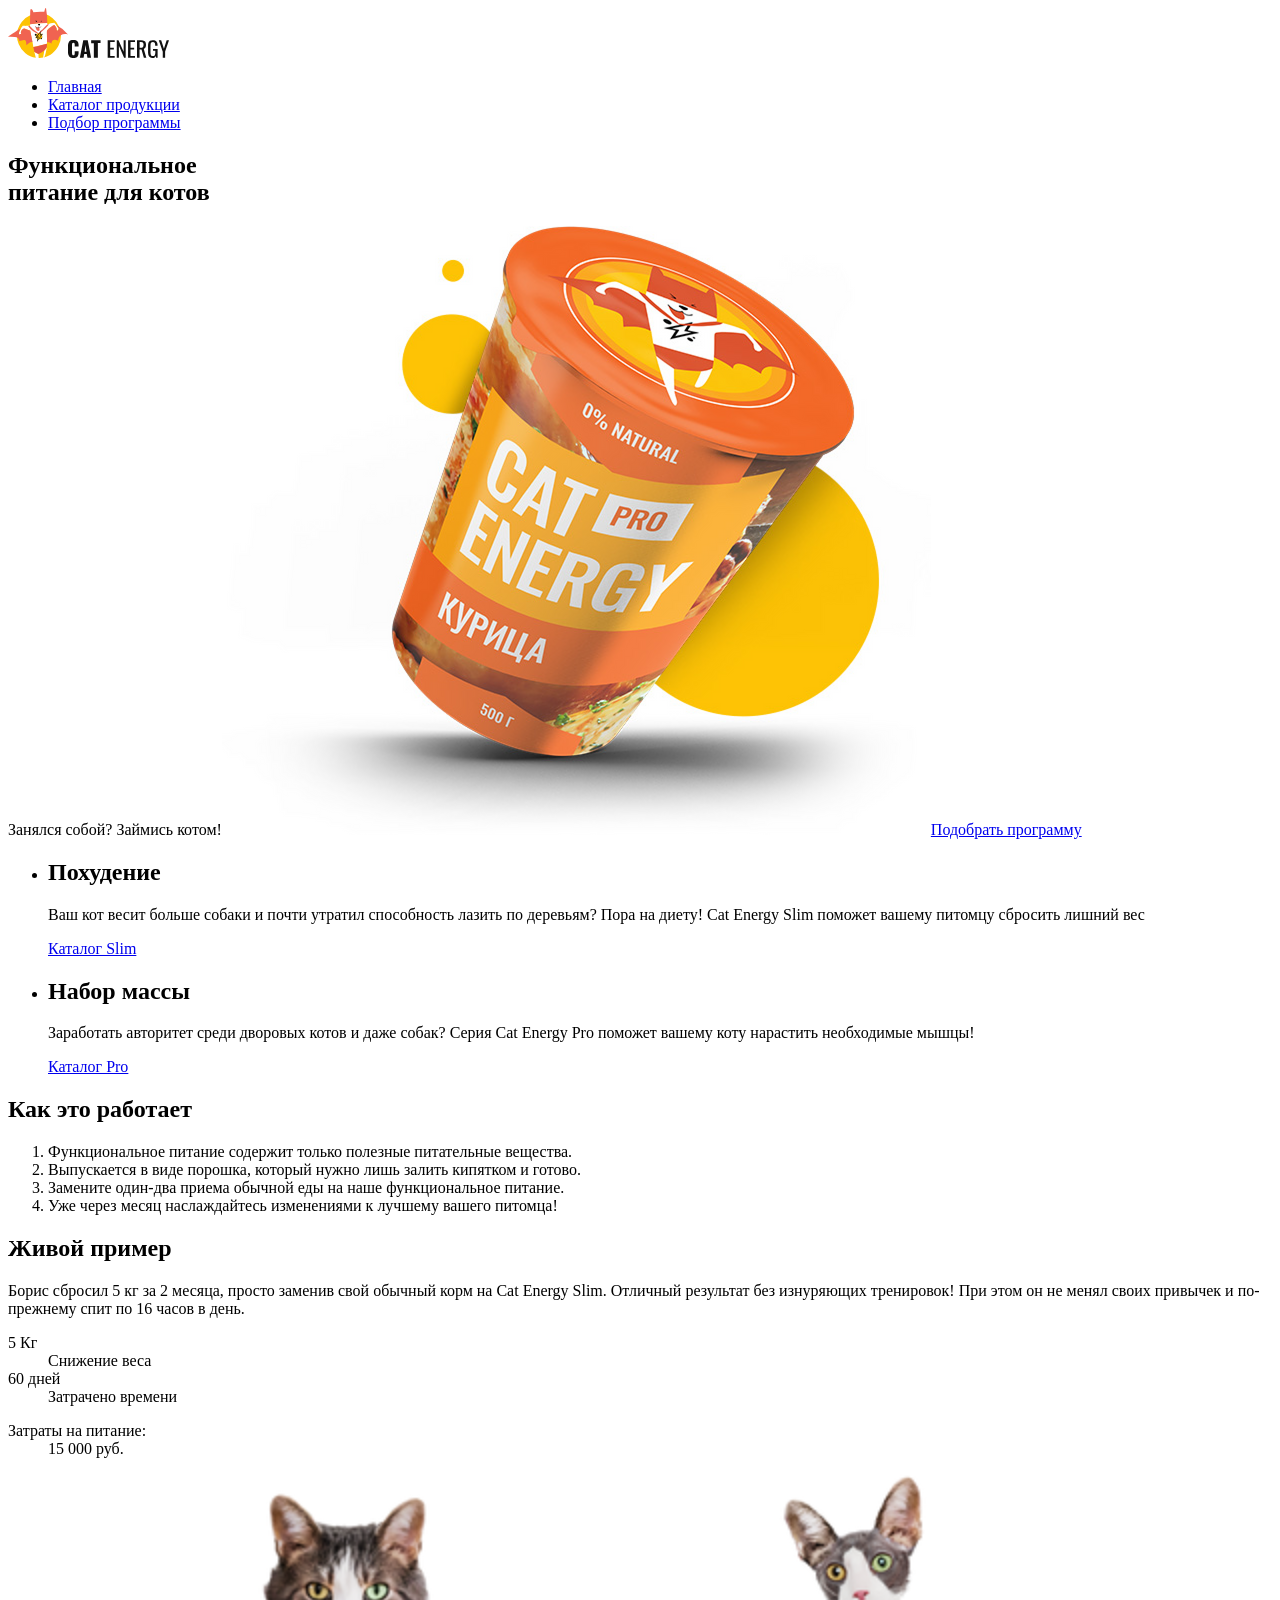
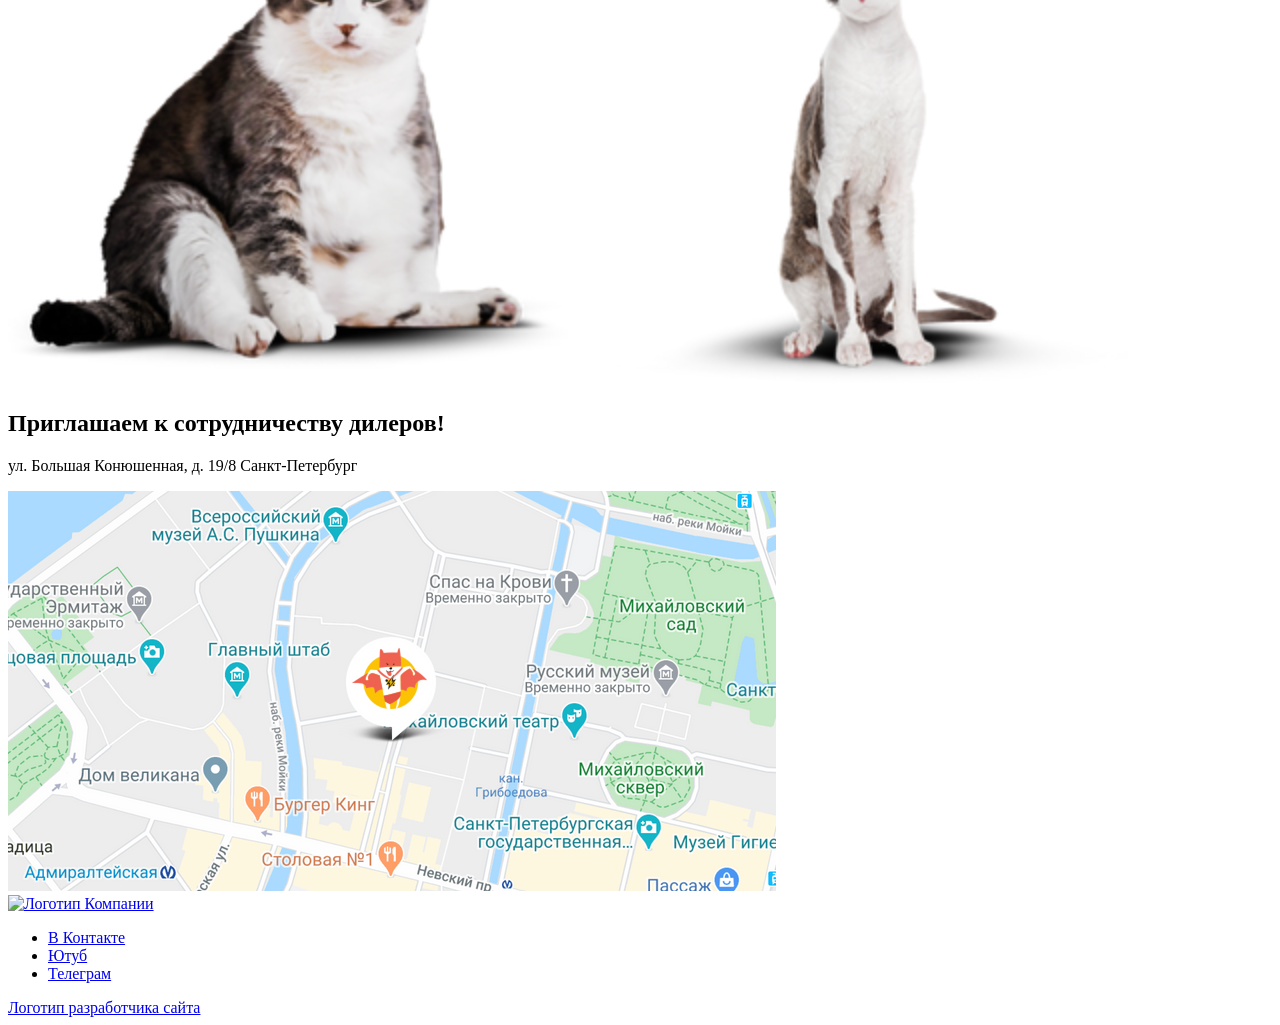
==== 13/index.html @ a1ade088 "Deploying to gh-pages from @ atmosferazima/2488315-cat-energy-31@db2e06995fc5d41194baad6b5418fa48af2" ====
<!DOCTYPE html><html class="page" lang="ru"><head><meta charset="UTF-8"><title>Название проекта</title><meta name="viewport" content="width=device-width,initial-scale=1"><link rel="stylesheet" href="styles/styles.css"><link rel="icon" href="favicon.ico"><!-- 32×32 --><link rel="icon" href="favicons/icon.svg" type="image/svg+xml"><link rel="apple-touch-icon" href="favicons/apple.png"><!-- 180×180 --><link rel="manifest" href="manifest.webmanifest"><script src="scripts/index.js" defer="defer"></script></head><body class="page__body"><header class="header"><a class="header__logo logo" href="#"><picture><source width="70" height="59" type="image/svg+xml" media="(min-width: 1440px)" srcset="images/logo-image-desktop.svg"><source width="60" height="50" type="image/svg+xml" media="(min-width: 768px)" srcset="images/logo-image-tablet.svg"><img class="logo__image" src="images/logo-image-mobile.svg" width="33" height="38" alt="Логотип Кэт Энерджи"></picture><img class="logo__text" src="images/logo-text-mobile.svg" width="101" height="18" alt="Название Кэт Энерджи"></a><nav class="header__nav nav"><ul class="nav__list"><li class="nav__item"><a class="nav__link nav__link--current" href="#">Главная</a></li><li class="nav__item"><a class="nav__link" href="catalog.html">Каталог продукции</a></li><li class="nav__item"><a class="nav__link" href="#">Подбор программы</a></li></ul></nav></header><main class="main-container"><section class="hero"><h1 class="hero__title">Функциональное<br>питание для котов</h1><span class="hero__text">Занялся собой? Займись котом!</span><picture><source width="552" height="499" type="image/png" media="(min-width: 1440px)" srcset="images/index-product-desktop@1x.png, images/index-product-desktop@2x.png 2x"><source width="709" height="609" type="image/png" media="(min-width: 768px)" srcset="images/index-product-tablet@1x.png, images/index-product-tablet@2x.png 2x"><img class="hero__image" src="images/index-product-mobile@1x.png" srcset="images/index-product-mobile@2x.png 2x" width="280" height="270" alt="Баночка продукта"></picture><a class="hero-button button" href="#">Подобрать программу</a></section><section class="offers"><ul class="offers__list"><li class="offers__item program program--slim"><h2 class="program__title">Похудение</h2><p class="program__text">Ваш кот весит больше собаки и почти утратил способность лазить по деревьям? Пора на диету! Cat Energy Slim поможет вашему питомцу сбросить лишний вес</p><a class="program__catalog" href="#">Каталог Slim</a></li><li class="offers__item program program--pro"><h2 class="program__title">Набор массы</h2><p class="program__text">Заработать авторитет среди дворовых котов и даже собак? Серия Cat Energy Pro поможет вашему коту нарастить необходимые мышцы!</p><a class="program__catalog" href="#">Каталог Pro</a></li></ul></section><section class="advantages"><h2 class="advantages__title">Как это работает</h2><ol class="advantages__list"><li class="advantages__item advantages__item--profit">Функциональное питание содержит только полезные питательные вещества.</li><li class="advantages__item advantages__item--powder">Выпускается в виде порошка, который нужно лишь залить кипятком и готово.</li><li class="advantages__item advantages__item--food">Замените один-два приема обычной еды на наше функциональное питание.</li><li class="advantages__item advantages__item--time">Уже через месяц наслаждайтесь изменениями к лучшему вашего питомца!</li></ol></section><section class="example"><h2 class="example__title">Живой пример</h2><p class="example__text">Борис сбросил 5 кг за 2 месяца, просто заменив свой обычный корм на Cat Energy Slim. Отличный результат без изнуряющих тренировок! При этом он не менял своих привычек и по-прежнему спит по 16 часов в день.</p><div class="example__flex"><dl class="example__list result"><div class="result__item"><dt class="result__key">5 Кг</dt><dd class="result__value">Снижение веса</dd></div><div class="result__item"><dt class="result__key">60 дней</dt><dd class="result__value">Затрачено времени</dd></div></dl><dl class="price"><dt class="price__key">Затраты на питание:</dt><dd class="price__value">15 000 руб.</dd></dl></div><div class="example__compare compare"><picture><source width="560" height="512" type="image/png" media="(min-width: 768px)" srcset="images/cat-before-tablet@1x.png, images/cat-before-tablet@2x.png 2x"><img class="compare__image compare__image--fat" src="images/cat-before-mobile@1x.png" srcset="images/cat-before-mobile@2x.png 2x" width="280" height="256" alt="Котик упитанный"></picture><picture><source width="560" height="512" type="image/png" media="(min-width: 768px)" srcset="images/cat-after-tablet@1x.png, images/cat-after-tablet@2x.png 2x"><img class="compare__image compare__image--slim" src="images/cat-after-mobile@1x.png" srcset="images/cat-after-mobile@2x.png 2x" width="280" height="256" alt="Котик стройный"></picture></div></section><section class="adress"><h2 class="adress__partnership">Приглашаем к сотрудничеству дилеров!</h2><p class="adress__text">ул. Большая Конюшенная, д. 19/8 Санкт-Петербург</p><picture><source width="1440" height="400" type="image/png" media="(min-width: 1440px)" srcset="images/location-desktop@1x.png, images/location-desktop@2x.png 2x"><source width="768" height="400" type="image/png" media="(min-width: 768px)" srcset="images/location-tablet@1x.png, images/location-tablet@2x.png 2x"><img class="map" src="images/location-mobile@1x.png" srcset="images/location-mobile@2x.png 2x" width="320" height="362" alt="Месторасположение на карте"></picture></section></main><footer class="footer"><a class="footer__logo logo" href="#"><img class="logo__text" src="#" width="150" height="150" alt="Логотип Компании"></a><ul class="footer__socials socials"><li class="socials__item"><a class="socials__link socials__link--vk" href="#"><span class="visually-hidden">В Контакте</span></a></li><li class="socials__item"><a class="socials__link socials__link--utube" href="#"><span class="visually-hidden">Ютуб</span></a></li><li class="socials__item"><a class="socials__link socials__link--telegram" href="#"><span class="visually-hidden">Телеграм</span></a></li></ul><a class="footer__academy footer__academy--link" href="#"><span class="visually-hidden">Логотип разработчика сайта</span></a></footer></body></html>
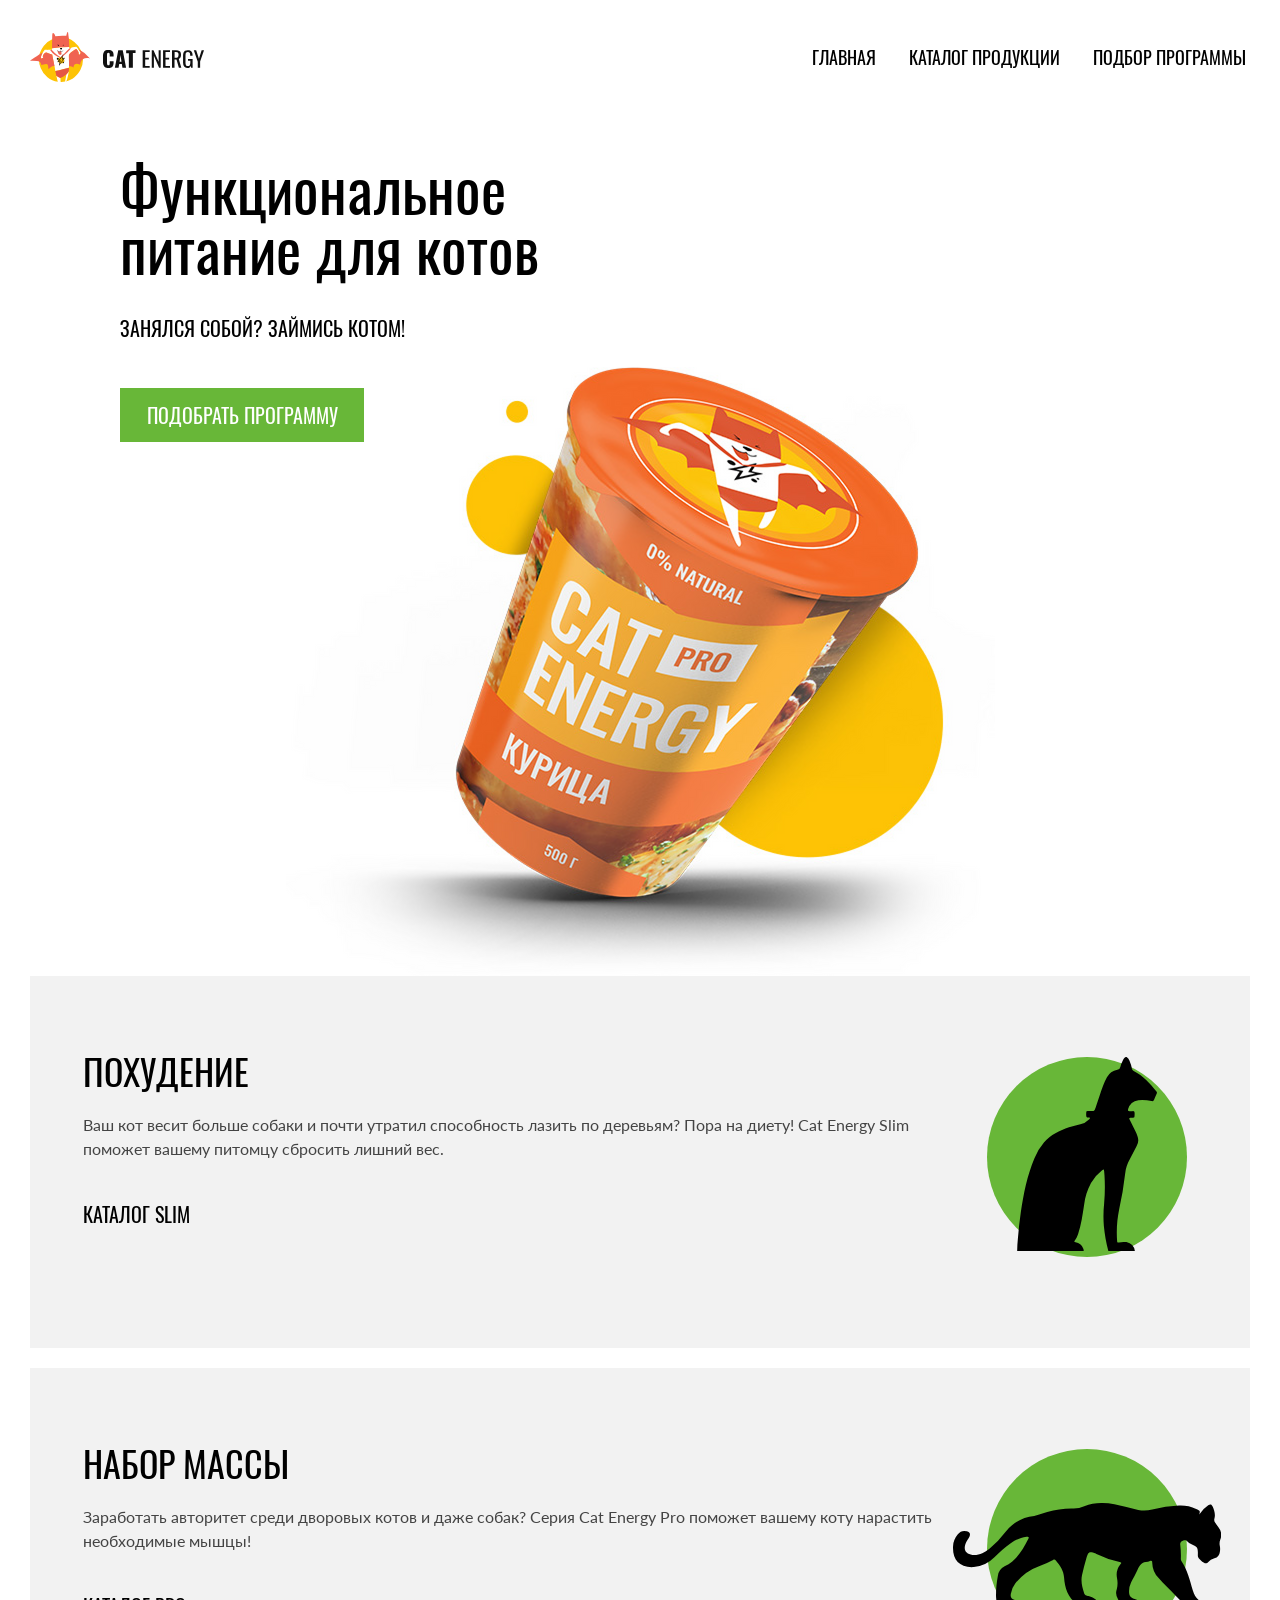
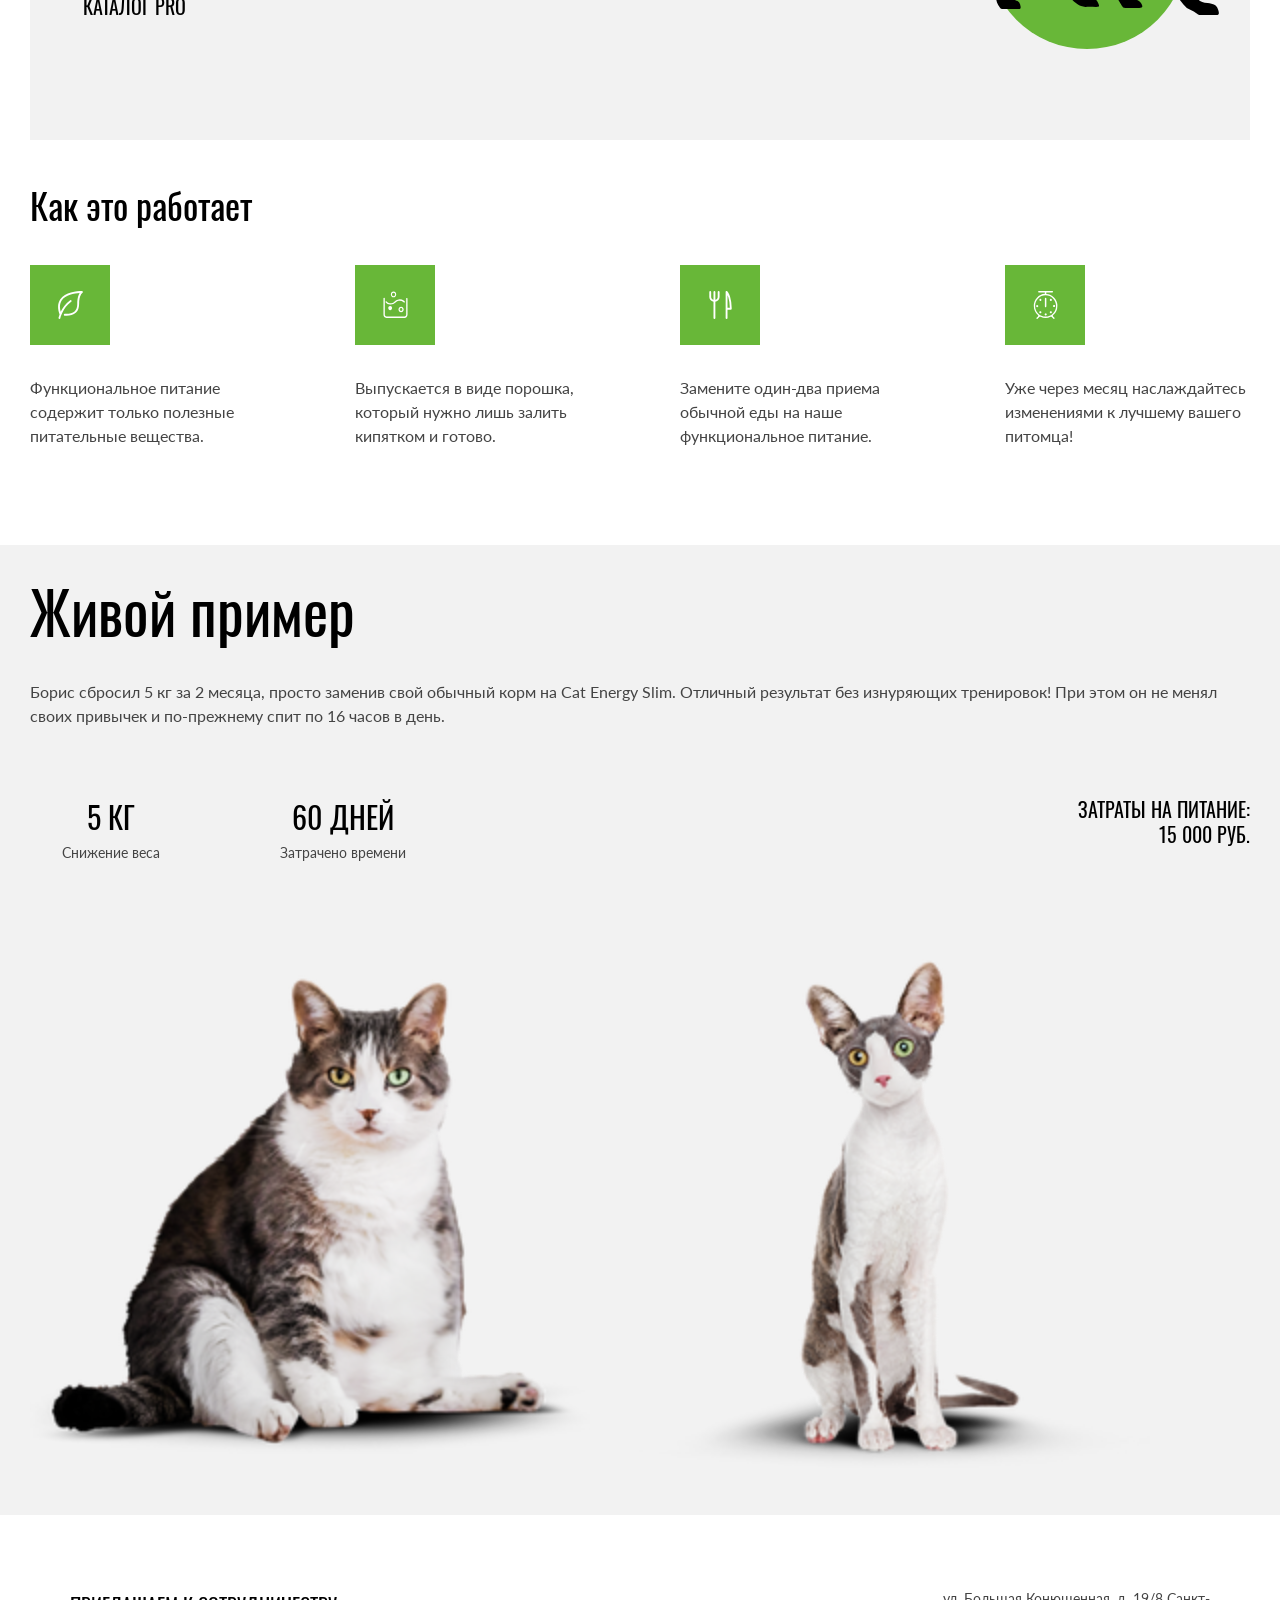
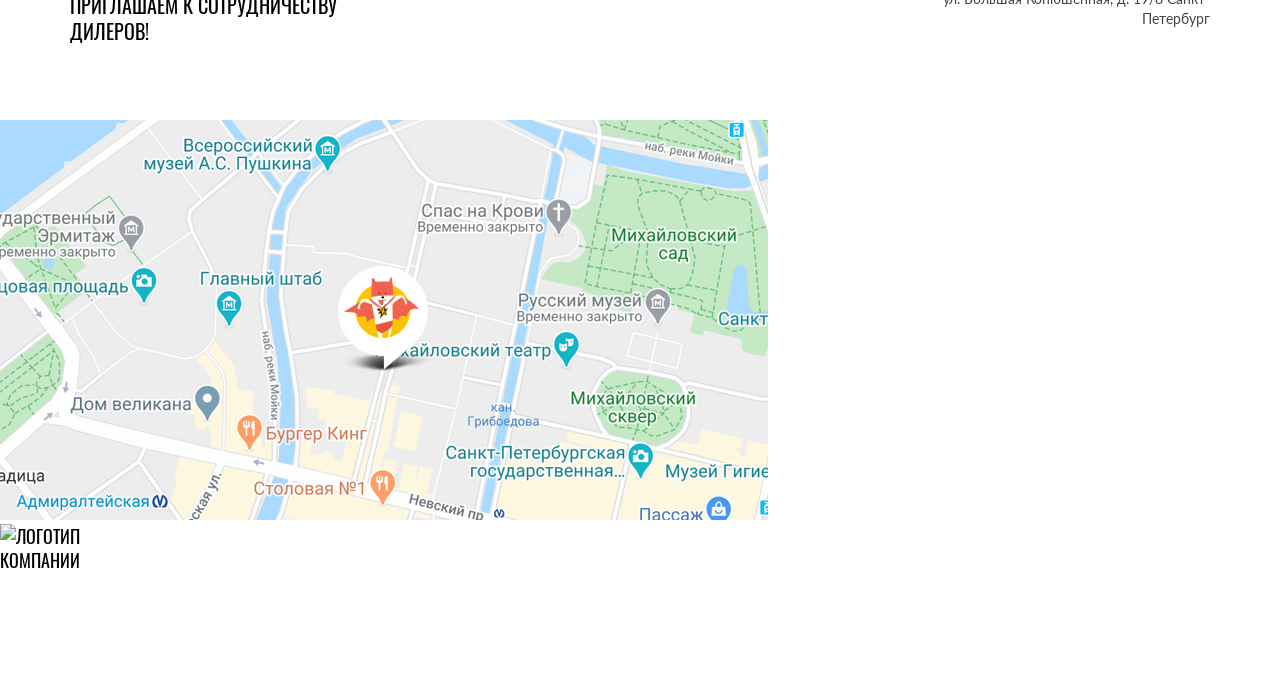
==== commit aa523726: "Deploying to gh-pages from @ atmosferazima/2488315-cat-energy-31@db2e06995fc5d41194baad6b5418fa48af2" ====
--- a/13/index.html
+++ b/13/index.html
@@ -1 +1 @@
-<!DOCTYPE html><html class="page" lang="ru"><head><meta charset="UTF-8"><title>Название проекта</title><meta name="viewport" content="width=device-width,initial-scale=1"><link rel="stylesheet" href="styles/styles.css"><link rel="icon" href="favicon.ico"><!-- 32×32 --><link rel="icon" href="favicons/icon.svg" type="image/svg+xml"><link rel="apple-touch-icon" href="favicons/apple.png"><!-- 180×180 --><link rel="manifest" href="manifest.webmanifest"><script src="scripts/index.js" defer="defer"></script></head><body class="page__body"><header class="header"><a class="header__logo logo" href="#"><picture><source width="70" height="59" type="image/svg+xml" media="(min-width: 1440px)" srcset="images/logo-image-desktop.svg"><source width="60" height="50" type="image/svg+xml" media="(min-width: 768px)" srcset="images/logo-image-tablet.svg"><img class="logo__image" src="images/logo-image-mobile.svg" width="33" height="38" alt="Логотип Кэт Энерджи"></picture><img class="logo__text" src="images/logo-text-mobile.svg" width="101" height="18" alt="Название Кэт Энерджи"></a><nav class="header__nav nav"><ul class="nav__list"><li class="nav__item"><a class="nav__link nav__link--current" href="#">Главная</a></li><li class="nav__item"><a class="nav__link" href="catalog.html">Каталог продукции</a></li><li class="nav__item"><a class="nav__link" href="#">Подбор программы</a></li></ul></nav></header><main class="main-container"><section class="hero"><h1 class="hero__title">Функциональное<br>питание для котов</h1><span class="hero__text">Занялся собой? Займись котом!</span><picture><source width="552" height="499" type="image/png" media="(min-width: 1440px)" srcset="images/index-product-desktop@1x.png, images/index-product-desktop@2x.png 2x"><source width="709" height="609" type="image/png" media="(min-width: 768px)" srcset="images/index-product-tablet@1x.png, images/index-product-tablet@2x.png 2x"><img class="hero__image" src="images/index-product-mobile@1x.png" srcset="images/index-product-mobile@2x.png 2x" width="280" height="270" alt="Баночка продукта"></picture><a class="hero-button button" href="#">Подобрать программу</a></section><section class="offers"><ul class="offers__list"><li class="offers__item program program--slim"><h2 class="program__title">Похудение</h2><p class="program__text">Ваш кот весит больше собаки и почти утратил способность лазить по деревьям? Пора на диету! Cat Energy Slim поможет вашему питомцу сбросить лишний вес</p><a class="program__catalog" href="#">Каталог Slim</a></li><li class="offers__item program program--pro"><h2 class="program__title">Набор массы</h2><p class="program__text">Заработать авторитет среди дворовых котов и даже собак? Серия Cat Energy Pro поможет вашему коту нарастить необходимые мышцы!</p><a class="program__catalog" href="#">Каталог Pro</a></li></ul></section><section class="advantages"><h2 class="advantages__title">Как это работает</h2><ol class="advantages__list"><li class="advantages__item advantages__item--profit">Функциональное питание содержит только полезные питательные вещества.</li><li class="advantages__item advantages__item--powder">Выпускается в виде порошка, который нужно лишь залить кипятком и готово.</li><li class="advantages__item advantages__item--food">Замените один-два приема обычной еды на наше функциональное питание.</li><li class="advantages__item advantages__item--time">Уже через месяц наслаждайтесь изменениями к лучшему вашего питомца!</li></ol></section><section class="example"><h2 class="example__title">Живой пример</h2><p class="example__text">Борис сбросил 5 кг за 2 месяца, просто заменив свой обычный корм на Cat Energy Slim. Отличный результат без изнуряющих тренировок! При этом он не менял своих привычек и по-прежнему спит по 16 часов в день.</p><div class="example__flex"><dl class="example__list result"><div class="result__item"><dt class="result__key">5 Кг</dt><dd class="result__value">Снижение веса</dd></div><div class="result__item"><dt class="result__key">60 дней</dt><dd class="result__value">Затрачено времени</dd></div></dl><dl class="price"><dt class="price__key">Затраты на питание:</dt><dd class="price__value">15 000 руб.</dd></dl></div><div class="example__compare compare"><picture><source width="560" height="512" type="image/png" media="(min-width: 768px)" srcset="images/cat-before-tablet@1x.png, images/cat-before-tablet@2x.png 2x"><img class="compare__image compare__image--fat" src="images/cat-before-mobile@1x.png" srcset="images/cat-before-mobile@2x.png 2x" width="280" height="256" alt="Котик упитанный"></picture><picture><source width="560" height="512" type="image/png" media="(min-width: 768px)" srcset="images/cat-after-tablet@1x.png, images/cat-after-tablet@2x.png 2x"><img class="compare__image compare__image--slim" src="images/cat-after-mobile@1x.png" srcset="images/cat-after-mobile@2x.png 2x" width="280" height="256" alt="Котик стройный"></picture></div></section><section class="adress"><h2 class="adress__partnership">Приглашаем к сотрудничеству дилеров!</h2><p class="adress__text">ул. Большая Конюшенная, д. 19/8 Санкт-Петербург</p><picture><source width="1440" height="400" type="image/png" media="(min-width: 1440px)" srcset="images/location-desktop@1x.png, images/location-desktop@2x.png 2x"><source width="768" height="400" type="image/png" media="(min-width: 768px)" srcset="images/location-tablet@1x.png, images/location-tablet@2x.png 2x"><img class="map" src="images/location-mobile@1x.png" srcset="images/location-mobile@2x.png 2x" width="320" height="362" alt="Месторасположение на карте"></picture></section></main><footer class="footer"><a class="footer__logo logo" href="#"><img class="logo__text" src="#" width="150" height="150" alt="Логотип Компании"></a><ul class="footer__socials socials"><li class="socials__item"><a class="socials__link socials__link--vk" href="#"><span class="visually-hidden">В Контакте</span></a></li><li class="socials__item"><a class="socials__link socials__link--utube" href="#"><span class="visually-hidden">Ютуб</span></a></li><li class="socials__item"><a class="socials__link socials__link--telegram" href="#"><span class="visually-hidden">Телеграм</span></a></li></ul><a class="footer__academy footer__academy--link" href="#"><span class="visually-hidden">Логотип разработчика сайта</span></a></footer></body></html>+<!DOCTYPE html><html class="page" lang="ru"><head><meta charset="UTF-8"><title>Название проекта</title><meta name="viewport" content="width=device-width,initial-scale=1"><link rel="stylesheet" href="styles/styles.css"><link rel="icon" href="favicon.ico"><!-- 32×32 --><link rel="icon" href="favicons/icon.svg" type="image/svg+xml"><link rel="apple-touch-icon" href="favicons/apple.png"><!-- 180×180 --><link rel="manifest" href="manifest.webmanifest"><script src="scripts/index.js" defer="defer"></script></head><body class="page__body"><header class="header"><div class="header__wrapper"><a class="header__logo logo" href="#"><picture><source width="70" height="59" type="image/svg+xml" media="(min-width: 1440px)" srcset="images/logo-image-desktop.svg"><source width="60" height="50" type="image/svg+xml" media="(min-width: 768px)" srcset="images/logo-image-tablet.svg"><img class="logo__image" src="images/logo-image-mobile.svg" width="33" height="38" alt="Логотип Кэт Энерджи"></picture><img class="logo__text" src="images/logo-text-mobile.svg" width="101" height="18" alt="Название Кэт Энерджи"> </a><button class="header__toggle header__toggle--close" type="button"><span class="visually-hidden">Открыть меню</span></button><nav class="header__nav nav"><ul class="nav__list"><li class="nav__item"><a class="nav__link nav__link--current" href="#">Главная</a></li><li class="nav__item"><a class="nav__link" href="catalog.html">Каталог продукции</a></li><li class="nav__item"><a class="nav__link" href="#">Подбор программы</a></li></ul></nav></div></header><main class="main-container"><section class="hero"><h1 class="hero__title">Функциональное<br>питание для котов</h1><span class="hero__text">Занялся собой? Займись котом!</span><picture><source width="552" height="499" type="image/png" media="(min-width: 1440px)" srcset="images/index-product-desktop@1x.png, images/index-product-desktop@2x.png 2x"><source width="709" height="609" type="image/png" media="(min-width: 768px)" srcset="images/index-product-tablet@1x.png, images/index-product-tablet@2x.png 2x"><img class="hero__image" src="images/index-product-mobile@1x.png" srcset="images/index-product-mobile@2x.png 2x" width="280" height="270" alt="Баночка продукта"></picture><a class="hero-button button" href="#">Подобрать программу</a></section><section class="offers"><ul class="offers__list"><li class="offers__item program program--slim"><h2 class="program__title">Похудение</h2><p class="program__text">Ваш кот весит больше собаки и почти утратил способность лазить по деревьям? Пора на диету! Cat Energy Slim поможет вашему питомцу сбросить лишний вес.</p><a class="program__catalog" href="#">Каталог Slim</a></li><li class="offers__item program program--pro"><h2 class="program__title">Набор массы</h2><p class="program__text">Заработать авторитет среди дворовых котов и даже собак? Серия Cat Energy Pro поможет вашему коту нарастить необходимые мышцы!</p><a class="program__catalog" href="#">Каталог Pro</a></li></ul></section><section class="advantages"><h2 class="advantages__title">Как это работает</h2><ol class="advantages__list"><li class="advantages__item advantages__item--profit">Функциональное питание содержит только полезные питательные вещества.</li><li class="advantages__item advantages__item--powder">Выпускается в виде порошка, который нужно лишь залить кипятком и готово.</li><li class="advantages__item advantages__item--food">Замените один-два приема обычной еды на наше функциональное питание.</li><li class="advantages__item advantages__item--time">Уже через месяц наслаждайтесь изменениями к лучшему вашего питомца!</li></ol></section><section class="example"><h2 class="example__title">Живой пример</h2><p class="example__text">Борис сбросил 5 кг за 2 месяца, просто заменив свой обычный корм на Cat Energy Slim. Отличный результат без изнуряющих тренировок! При этом он не менял своих привычек и по-прежнему спит по 16 часов в день.</p><div class="example__flex"><dl class="example__list result"><div class="result__item"><dt class="result__key">5 Кг</dt><dd class="result__value">Снижение веса</dd></div><div class="result__item"><dt class="result__key">60 дней</dt><dd class="result__value">Затрачено времени</dd></div></dl><dl class="price"><dt class="price__key">Затраты на питание:</dt><dd class="price__value">15 000 руб.</dd></dl></div><div class="example__compare compare"><picture><source width="560" height="512" type="image/png" media="(min-width: 768px)" srcset="images/cat-before-tablet@1x.png, images/cat-before-tablet@2x.png 2x"><img class="compare__image compare__image--fat" src="images/cat-before-mobile@1x.png" srcset="images/cat-before-mobile@2x.png 2x" width="280" height="256" alt="Котик упитанный"></picture><picture><source width="560" height="512" type="image/png" media="(min-width: 768px)" srcset="images/cat-after-tablet@1x.png, images/cat-after-tablet@2x.png 2x"><img class="compare__image compare__image--slim" src="images/cat-after-mobile@1x.png" srcset="images/cat-after-mobile@2x.png 2x" width="280" height="256" alt="Котик стройный"></picture></div></section><section class="adress"><h2 class="adress__partnership">Приглашаем к сотрудничеству дилеров!</h2><p class="adress__text">ул. Большая Конюшенная, д. 19/8 <span class="adress__city">Санкт-Петербург</span></p></section><picture><source width="1440" height="400" type="image/png" media="(min-width: 1440px)" srcset="images/location-desktop@1x.png, images/location-desktop@2x.png 2x"><source width="768" height="400" type="image/png" media="(min-width: 768px)" srcset="images/location-tablet@1x.png, images/location-tablet@2x.png 2x"><img class="map" src="images/location-mobile@1x.png" srcset="images/location-mobile@2x.png 2x" width="320" height="362" alt="Месторасположение на карте"></picture></main><footer class="footer"><a class="footer__logo logo" href="#"><img class="logo__text" src="#" width="150" height="150" alt="Логотип Компании"></a><ul class="footer__socials socials"><li class="socials__item"><a class="socials__link socials__link--vk" href="#"><span class="visually-hidden">В Контакте</span></a></li><li class="socials__item"><a class="socials__link socials__link--utube" href="#"><span class="visually-hidden">Ютуб</span></a></li><li class="socials__item"><a class="socials__link socials__link--telegram" href="#"><span class="visually-hidden">Телеграм</span></a></li></ul><a class="footer__academy footer__academy--link" href="#"><span class="visually-hidden">Логотип разработчика сайта</span></a></footer></body></html>
--- a/13/styles/styles.css
+++ b/13/styles/styles.css
@@ -0,0 +1 @@
+@font-face{font-family:Lato;font-weight:400;font-style:normal;src:url(../fonts/lato/Lato-Regular.woff2)format("woff2"),url(../fonts/lato/Lato-Regular.woff)format("woff");font-display:swap}@font-face{font-family:Oswald;font-weight:400;font-style:normal;src:url(../fonts/oswald/oswaldregular.woff2)format("woff2"),url(../fonts/oswald/oswaldregular.woff)format("woff");font-display:swap}*,:after,:before{box-sizing:border-box}body{margin:0}.header__wrapper{flex-wrap:wrap;align-items:center;padding:14px 20px;display:flex}@media (width>=768px){.header__wrapper{justify-content:space-between;padding:25px 34px 65px 30px}}.header__toggle{background-color:#fff;background-image:url(../icons/stack.svg#burger);background-repeat:no-repeat;background-size:24px 24px;border:none;width:24px;height:24px;margin-left:auto}@media (width>=768px){.header__toggle{display:none}}.logo{flex-wrap:wrap;align-items:center;gap:56px;text-decoration:none;display:flex}@media (width>=768px){.logo{gap:13px}}.nav__list{flex-flow:column wrap;align-items:center;min-width:280px;margin:0;padding:0;list-style-type:none;display:flex}@media (width>=768px){.nav__list{flex-flow:wrap;justify-content:flex-end;display:flex}}.nav__item{padding-top:20px;padding-bottom:24px}.nav__link{color:#000;text-transform:uppercase;padding:0;font-family:Oswald,Arial,sans-serif;font-size:18px;line-height:24px;text-decoration:none;list-style-type:none}@media (width>=768px){.nav__link{padding-left:33px}}.hero{background-image:-webkit-linear-gradient(#68b738d9 302px,#fff 302px),-webkit-image-set(url(../images/index-background-mobile@1x.jpg) 1x type("image/jpg"),url(../images/index-background-mobile@2x.jpg) 2x type("image/jpg"));background-image:linear-gradient(#68b738d9 302px,#fff 302px),image-set("../images/index-background-mobile@1x.jpg" 1x type("image/jpg"),"../images/index-background-mobile@2x.jpg" 2x type("image/jpg"));background-position:50% 0,50% 0;background-repeat:no-repeat;background-size:cover,auto 302px;background-color:linear-gradient(#68b738d9 302px,#fff 302px);text-align:center}@media (width>=768px){.hero{text-align:left;background-image:none;position:relative}}.hero__title{color:#fff;margin:0;padding:26px 0;font-family:Oswald,Arial,sans-serif;font-size:36px;font-style:normal;font-weight:400;line-height:36px}@media (width>=768px){.hero__title{color:#000;padding:0 0 40px 120px;font-size:60px;line-height:60px}}.hero__text{color:#fff;text-transform:uppercase;margin-bottom:29px;font-family:Oswald,Arial,sans-serif;font-size:14px;font-style:normal;font-weight:400;line-height:14px;display:block}.hero-button{margin:0 20px;padding:10px 63px}.hero__image{margin:0 auto;display:block}@media (width>=768px){.hero__text{color:#000;padding-left:120px;font-size:20px;line-height:20px}.hero-button{content:"";width:244px;height:54px;margin:0;padding:14px 26px;position:absolute;top:230px;left:120px}}.button{color:#fff;text-transform:uppercase;text-align:center;background-color:#68b738;border:none;font-family:Oswald,Arial,sans-serif;font-size:16px;font-style:normal;font-weight:400;line-height:20px;text-decoration:none;display:block}@media (width>=768px){.button{font-size:20px;line-height:26px}}.offers{padding:20px}@media (width>=768px){.offers{padding:0 30px}}.offers__list{margin:0;padding:0;list-style-type:none}.offers__item{background-color:#f2f2f2;margin-bottom:20px;padding-bottom:20px}.program{min-width:80px;position:relative}.program:before{content:"";background-color:#68b738;border-radius:50%;width:50px;height:50px;display:block;position:absolute;top:24px;left:20px}.program__title{color:#000;text-transform:uppercase;margin:0;padding:30px 0 29px 90px;font-family:Oswald,Arial,sans-serif;font-size:24px;font-style:normal;font-weight:400;line-height:37px}.program--slim:after{content:"";background-image:url(../icons/stack.svg#icon-cat-sitting);background-position:0;background-repeat:no-repeat;background-size:50px 53px;width:50px;height:53px;display:block;position:absolute;top:21px;left:23px}.program--pro:after{content:"";background-image:url(../icons/stack.svg#cat-pro);background-position:0;background-repeat:no-repeat;background-size:67px 28px;width:67px;height:28px;display:block;position:absolute;top:35px;left:13px}.program__text{color:#444;margin:0;padding:0 33px 38px 20px;font-family:Lato,Arial,sans-serif;font-size:14px;font-style:normal;font-weight:400;line-height:18px}.program__catalog{color:#000;text-transform:uppercase;padding:15px 126px 18px 20px;font-family:Oswald,Arial,sans-serif;font-size:16px;font-style:normal;font-weight:400;line-height:16px;text-decoration:none}@media (width>=768px){.program{min-height:372px;padding:0 280px 0 53px}.program:before{content:"";background-color:#68b738;border-radius:50%;width:200px;height:200px;display:block;position:absolute;top:81px;left:auto;right:63px}.program__title{padding:77px 0 24px;font-size:36px;line-height:36px}.program__text{padding-left:0;font-size:16px;line-height:24px}.program--slim:after{content:"";background-image:url(../icons/stack.svg#icon-cat-sitting);background-position:100%;background-repeat:no-repeat;background-size:140px 194px;width:140px;height:194px;display:block;position:absolute;top:81px;left:auto;right:93px}.program--pro:after{content:"";background-image:url(../icons/stack.svg#cat-pro);background-repeat:no-repeat;background-size:268px 200px;width:268px;height:200px;display:block;position:absolute;top:91px;left:auto;right:29px}.program__catalog{padding:10px 0 0;font-size:20px;line-height:30px}}.advantages{padding:0 20px 49px}.advantages__list{color:#444;margin:0;padding:0;font-family:Lato,Arial,sans-serif;font-size:14px;font-style:normal;font-weight:400;line-height:18px;list-style-type:none}.advantages__title{color:#000;margin:0;padding-bottom:40px;font-family:Oswald,Arial,sans-serif;font-size:36px;font-style:normal;font-weight:400;line-height:40px}.advantages__item{gap:20px;padding-bottom:20px;display:flex}.advantages__item:before{content:"";background-color:#68b738;min-width:60px;min-height:60px;display:block}.advantages__item--profit:before{background-image:url(../icons/stack.svg#icon-leaf);background-position:50%;background-repeat:no-repeat;background-size:25px 28px}.advantages__item--powder:before{background-image:url(../icons/stack.svg#icon-powder);background-position:50%;background-repeat:no-repeat;background-size:25px 28px}.advantages__item--food:before{background-image:url(../icons/stack.svg#icon-fork);background-position:50%;background-repeat:no-repeat;background-size:25px 28px}.advantages__item--time:before{background-image:url(../icons/stack.svg#icon-clock);background-position:50%;background-repeat:no-repeat;background-size:25px 28px}@media (width>=768px){.advantages{padding:25px 30px 0}.advantages__item{flex-flow:column wrap;gap:31px;width:245px;height:280px;padding-bottom:37px;display:flex}.advantages__item:before{content:"";background-color:#68b738;width:80px;height:80px;display:block}.advantages__list{flex-wrap:wrap;justify-content:space-between;min-width:668px;font-size:16px;line-height:24px;display:flex}}.example{background-color:#f2f2f2;padding:25px 20px 40px}.example__title{color:#000;margin:0;padding-bottom:20px;font-family:Oswald,Arial,sans-serif;font-size:36px;font-style:normal;font-weight:400;line-height:40px}.example__text{color:#444;margin:0;padding:20px;font-family:Lato,Arial,sans-serif;font-size:14px;font-style:normal;font-weight:400;line-height:18px}.example__list{flex-wrap:wrap;gap:32px;margin:0;display:flex}@media (width>=768px){.example{padding:35px 30px 40px}.example__title{padding-bottom:40px;font-size:60px;line-height:60px}.example__text{padding:0;font-size:16px;line-height:24px}.example__flex{flex-wrap:wrap;padding:55px 0 99px;display:flex}.example__list{gap:43px}}.result__item{text-align:center;min-width:124px;min-height:70px}.result__key{color:#000;text-transform:uppercase;padding:14px 0 7px;font-family:Oswald,Arial,sans-serif;font-size:24px;font-style:normal;font-weight:400;line-height:24px}.result__value{color:#444;margin:0;font-family:Lato,Arial,sans-serif;font-size:12px;font-style:normal;font-weight:400;line-height:12px}@media (width>=768px){.result__key{padding:15px 57px 11px;font-size:30px;line-height:37px}.result__value{font-size:14px;line-height:14px}}.price{color:#000;text-transform:uppercase;flex-wrap:wrap;gap:5px;margin:0;padding:20px 46px;font-family:Oswald,Arial,sans-serif;font-size:14px;font-style:normal;font-weight:400;line-height:20px;display:flex}.price__value{margin:0}@media (width>=768px){.price{flex-direction:column;align-self:center;margin-left:auto;padding:0;font-size:20px;line-height:20px}.price__value{margin-left:auto}}.adress{flex-wrap:wrap;margin:0;padding:26px 20px;display:flex}.adress__partnership{color:#000;text-transform:uppercase;width:50%;font-family:Oswald,Arial,sans-serif;font-size:14px;font-style:normal;font-weight:400;line-height:20px}.adress__text{color:#444;width:50%;font-family:Lato,Arial,sans-serif;font-size:14px;font-style:normal;font-weight:400;line-height:20px}@media (width>=768px){.adress{padding:60px 70px}.adress__partnership{width:25%;font-size:20px;line-height:26px}.adress__text{text-align:right;width:25%;margin-left:auto}}.footer__logo,.footer__academy{color:#000;text-transform:uppercase;font-family:Oswald,Arial,sans-serif;font-size:18px;line-height:24px;text-decoration:none;list-style-type:none}.socials{margin:0;padding:0;list-style-type:none}.socials__link{color:#000;text-transform:uppercase;font-family:Oswald,Arial,sans-serif;font-size:18px;line-height:24px;text-decoration:none;list-style-type:none}.card-list{gap:45px;margin:0;padding:0;list-style-type:none;display:grid}.product-details{color:#444;margin:0;font-family:Lato,Arial,sans-serif;font-size:12px;font-style:normal;font-weight:400;line-height:16px}.product-details__flex{flex-wrap:wrap;justify-content:space-between;display:flex}.additionals{padding:20px}.additionals__item{margin:0}.additionals__title{color:#000;margin:0;padding:5px 0 49px;font-family:Oswald,Arial,sans-serif;font-size:24px;font-style:normal;font-weight:400;line-height:24px}.additionals__key{color:#222;text-transform:uppercase;margin:0;padding-bottom:13px;font-family:Oswald,Arial,sans-serif;font-size:16px;font-style:normal;font-weight:400;line-height:16px}.additionals__flex{justify-content:space-between;padding-bottom:15px;display:flex}.additionals__value{color:#444;margin:0;font-family:Lato,Arial,sans-serif;font-size:14px;font-style:normal;font-weight:400;line-height:14px}.additionals__order{margin:0 auto 31px;padding:10px 109px}.additionals__text{color:#fff;background-image:-webkit-linear-gradient(#68b738d9 290px,#fff 290px),-webkit-image-set(url(../images/catalog-background-mobile@1x.jpg) 1x type("image/jpg"),url(../images/catalog-background-mobile@2x.jpg) 2x type("image/jpg"));background-image:linear-gradient(#68b738d9 290px,#fff 290px),image-set("../images/catalog-background-mobile@1x.jpg" 1x type("image/jpg"),"../images/catalog-background-mobile@2x.jpg" 2x type("image/jpg"));background-position:50% 0,50% 0;background-repeat:no-repeat;background-size:cover,auto 290px;background-color:linear-gradient(#68b738d9 290px,#fff 290px);text-align:center;min-height:290px;margin:0;padding-top:187px;font-family:Lato,Arial,sans-serif;font-size:16px;font-style:normal;font-weight:400;line-height:20px;position:relative}.additionals__text:before{content:"";background-image:url(../icons/stack.svg#icon-gift);background-repeat:no-repeat;width:78px;height:80px;display:block;position:absolute;top:59px;left:35%}.show-more{text-decoration:none;position:relative}.show-more:before{content:"";background-image:url(../icons/stack.svg#plus);background-repeat:no-repeat;width:30px;height:30px;display:block;position:absolute;top:5px;left:45%}.show-more__title{color:#111;text-transform:uppercase;word-break:break-word;text-align:center;margin:0;padding:58px 0 8px;font-family:Oswald,Arial,sans-serif;font-size:16px;font-style:normal;font-weight:400;line-height:20px}.show-more__text{color:#444;text-align:center;margin:0;padding-bottom:21px;font-family:Lato,Arial,sans-serif;font-size:12px;font-style:normal;font-weight:400;line-height:16px}.catalog{padding:0 20px}.catalog__title{color:#000;margin:0;padding:27px 0 41px;font-family:Oswald,Arial,sans-serif;font-size:36px;font-style:normal;font-weight:400;line-height:36px}.visually-hidden{color:#000;clip:rect(0 0 0 0);border:0;width:1px;height:1px;margin:-1px;padding:0;font-family:Oswald,Arial,sans-serif;font-size:16px;font-style:normal;font-weight:400;line-height:16px;position:absolute;overflow:hidden}.card{grid-template-columns:50% 50%;display:grid}.card__wrapper{margin-bottom:20px}.card__title{color:#000;text-transform:uppercase;word-break:break-word;margin:0;padding-bottom:15px;font-family:Oswald,Arial,sans-serif;font-size:16px;font-style:normal;font-weight:400;line-height:20px}.card__link{text-decoration:none}.card__order{grid-column:1/-1;margin:0 auto;padding:10px 109px}.card__order--show{color:#444;background-color:#f2f2f2;margin:0 auto 25px;padding:10px 95px}
